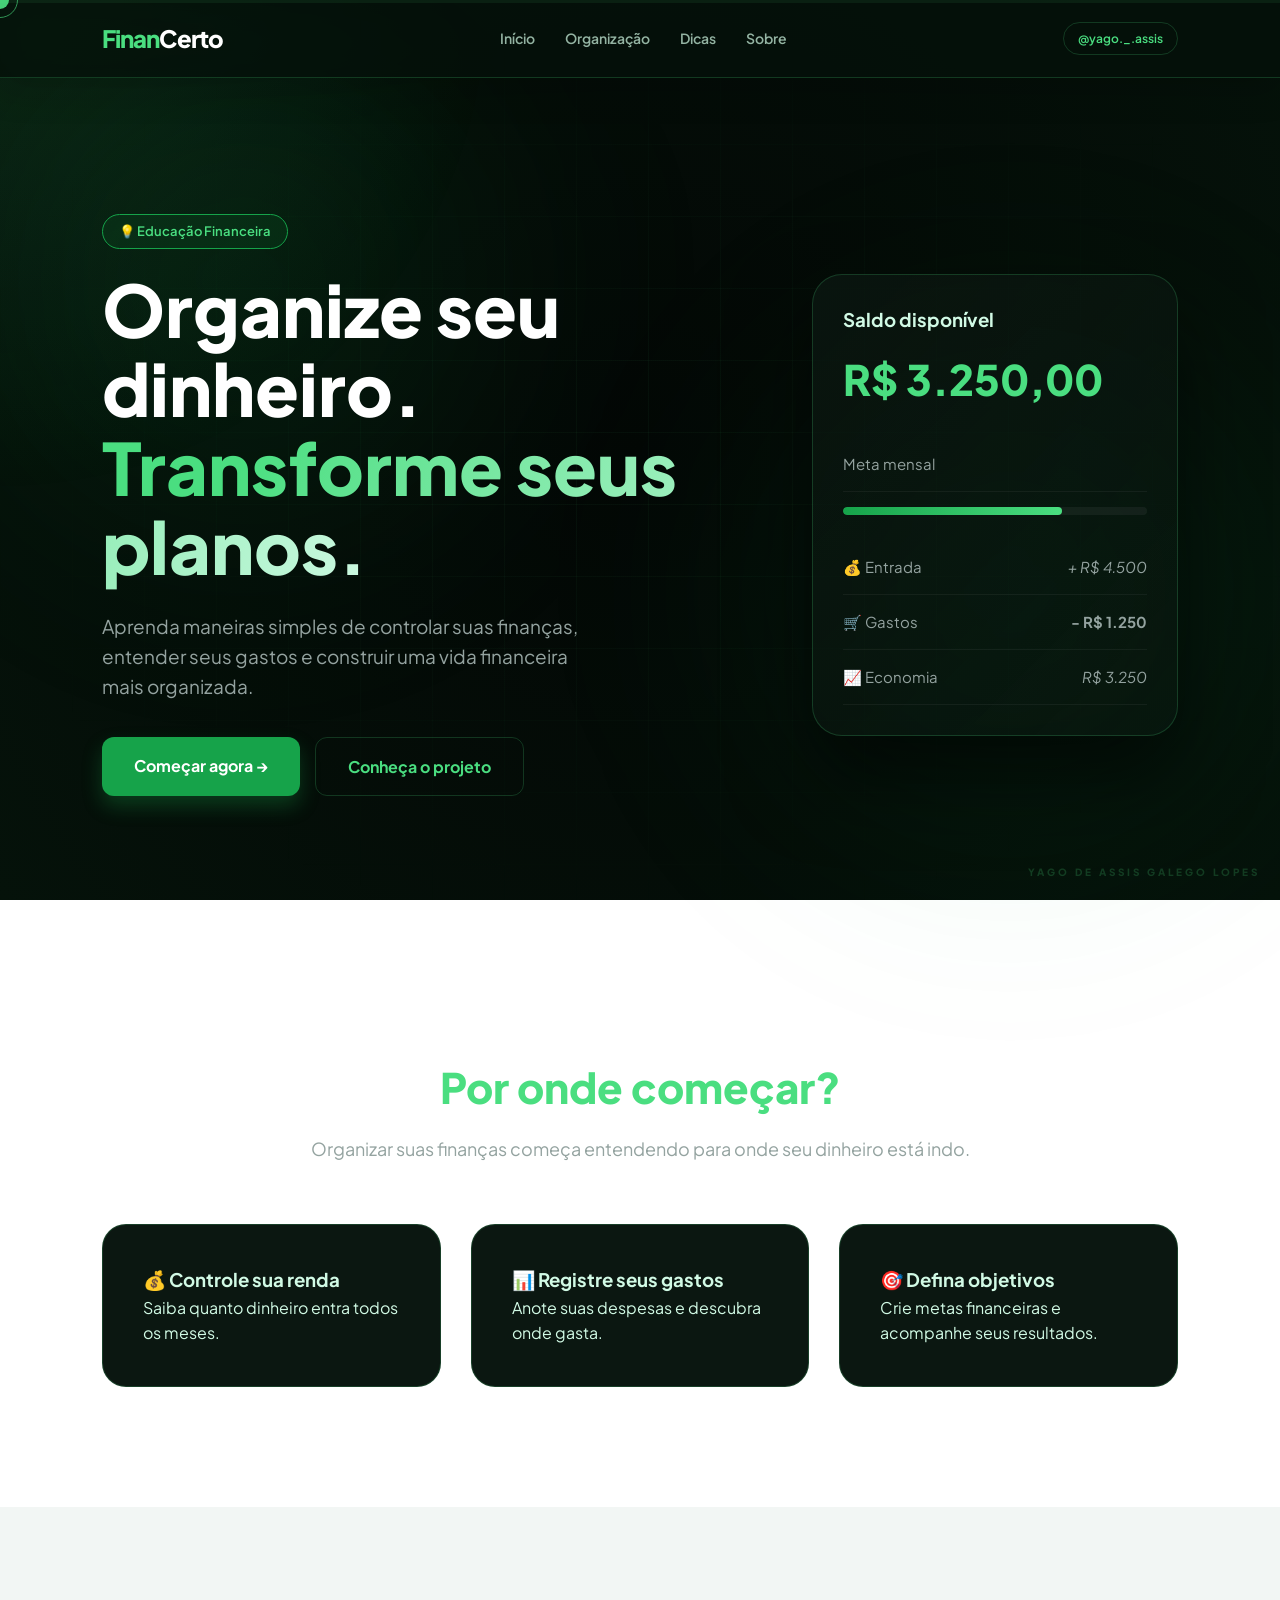
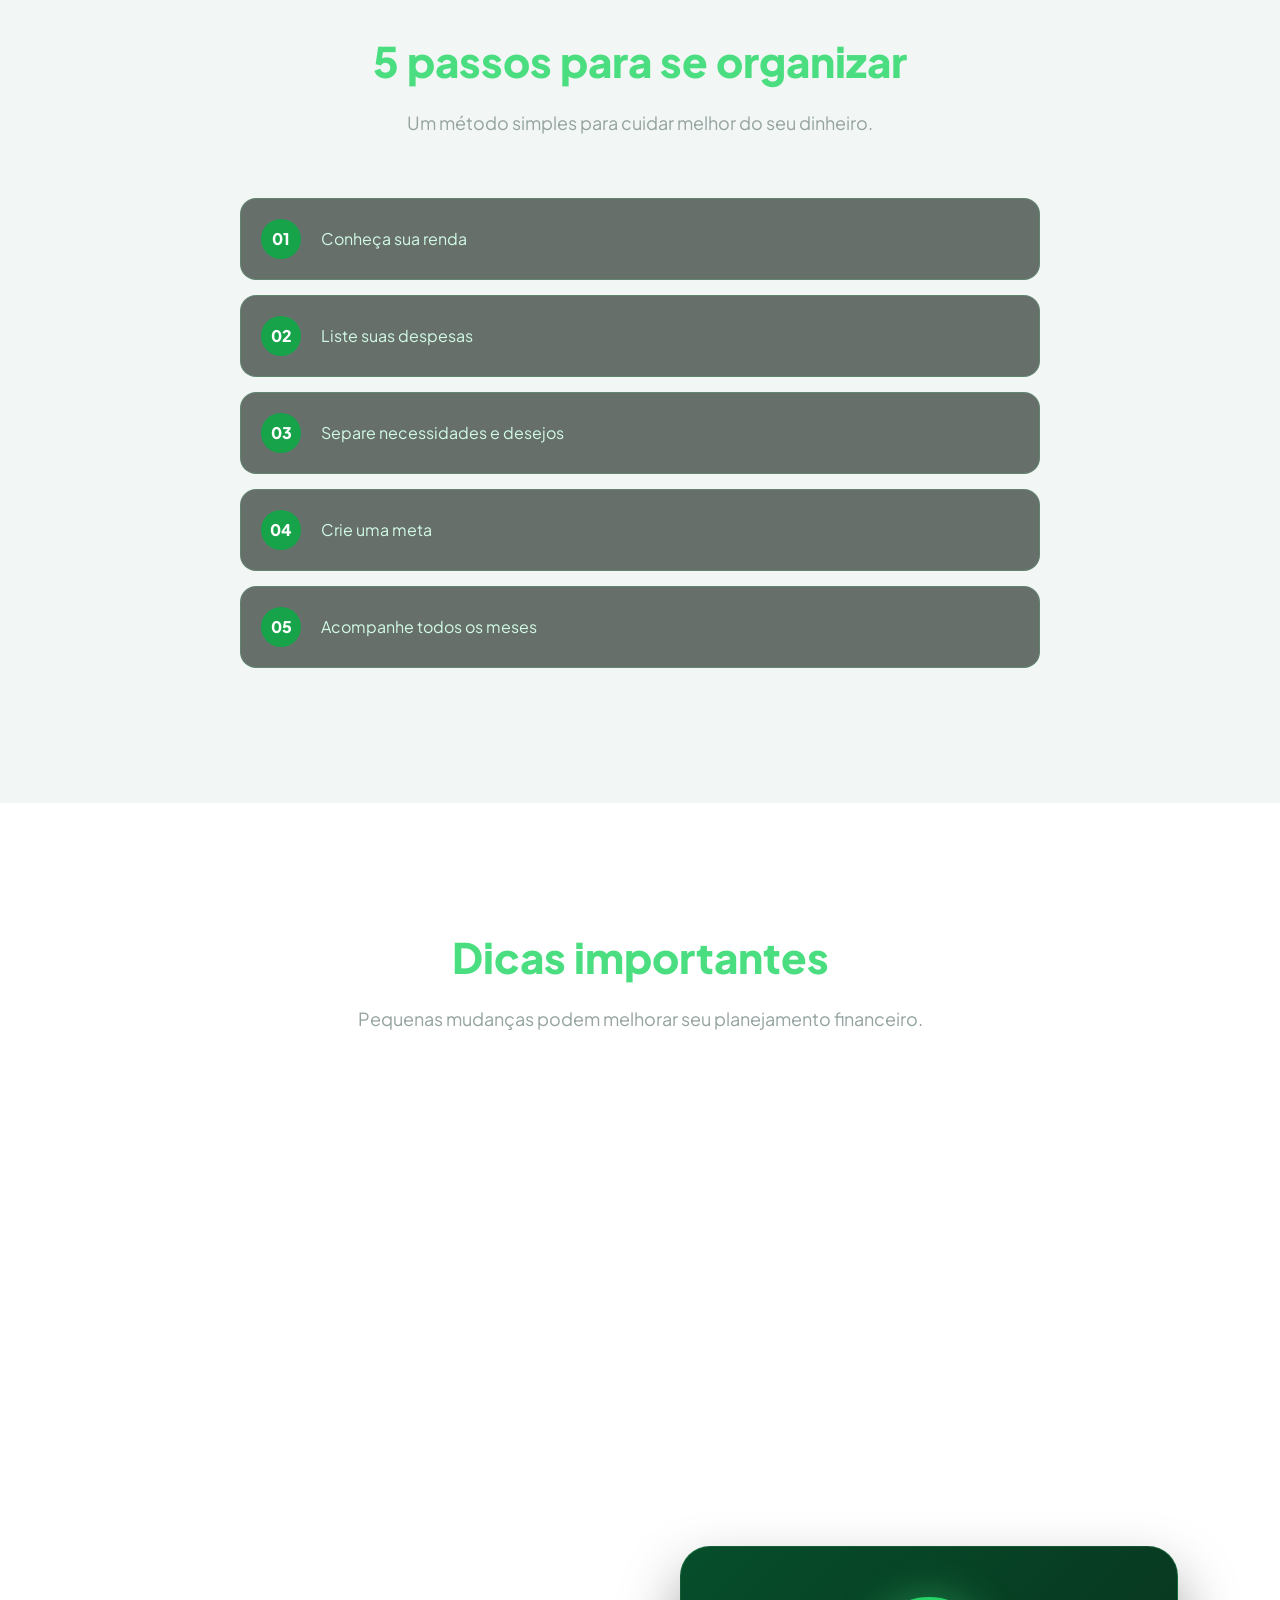
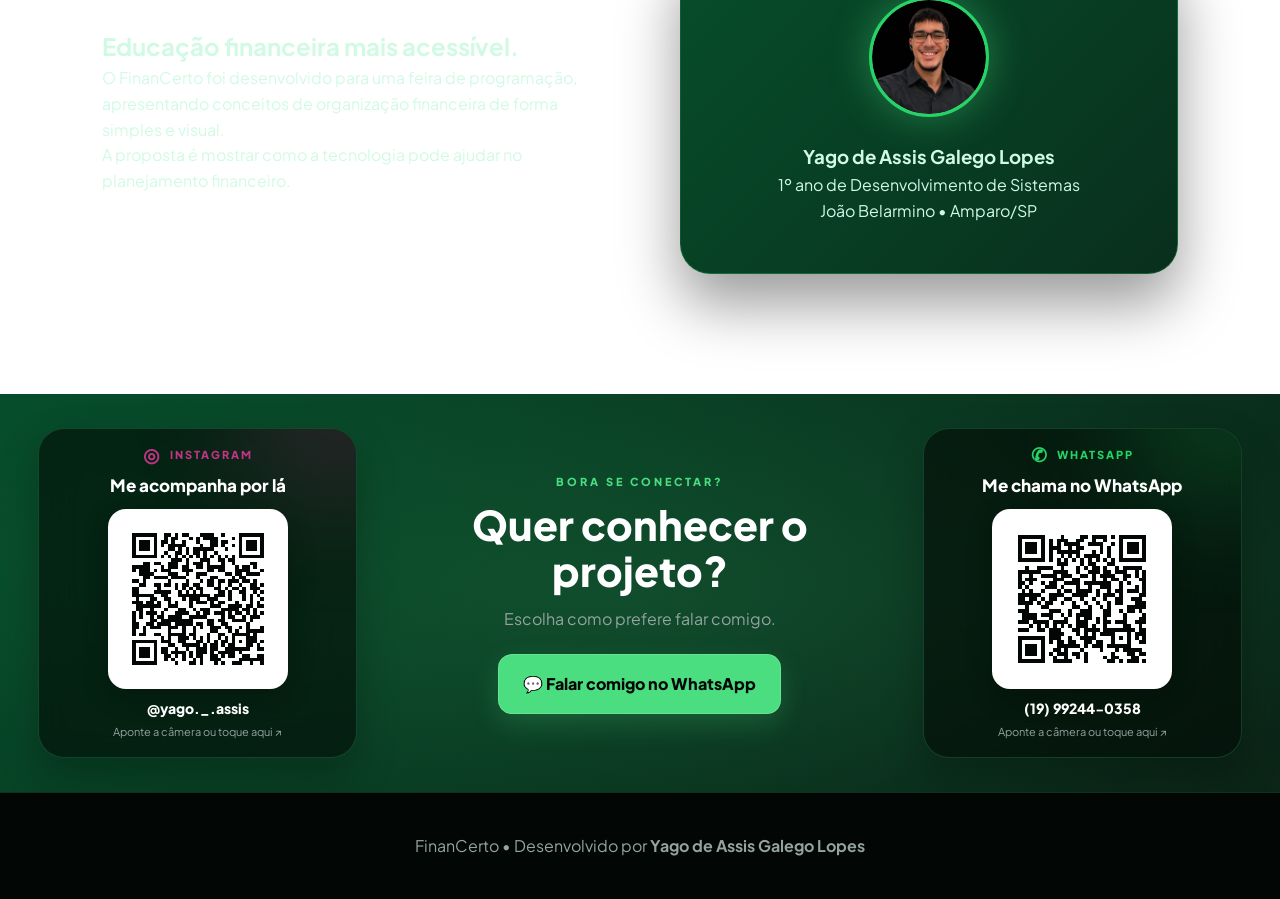
==== financerto.html @ c5a42fb6 "Meu primeiro commit" ====
<!DOCTYPE html>
<html lang="pt-br">
<head>
    <meta charset="UTF-8">
    <meta name="viewport" content="width=device-width, initial-scale=1.0">
    <title>FinanCerto | Yago</title>
    <link href="https://fonts.googleapis.com/css2?family=Plus+Jakarta+Sans:wght@400;600;800&display=swap" rel="stylesheet">
    <link rel="stylesheet" href="financerto.css">
</head>
<body>

<div id="cursor" aria-hidden="true"></div>
<div class="scroll-progress" aria-hidden="true"><span id="scroll-progress-bar"></span></div>
<div class="bg-glow glow-1"></div>
<div class="bg-glow glow-2"></div>

<header>
    <div class="logo">Finan<span>Certo</span></div>
    <nav>
        <a href="#inicio">Início</a>
        <a href="#organizacao">Organização</a>
        <a href="#dicas">Dicas</a>
        <a href="#sobre">Sobre</a>
    </nav>
        <div class="tema">@yago._.assis</div>
</header>

<main>
    <section class="hero" id="inicio">
        <div class="texto">
            <small>💡 Educação Financeira</small>
            <h1>Organize seu dinheiro. <span>Transforme seus planos.</span></h1>
            <p>Aprenda maneiras simples de controlar suas finanças, entender seus gastos e construir uma vida financeira mais organizada.</p>
            <div class="btn-group">
                <a href="#organizacao" class="botao">Começar agora →</a>
                <a href="#sobre" class="botao secundario">Conheça o projeto</a>
            </div>
        </div>

        <div class="painel">
            <h3>Saldo disponível</h3>
            <strong>R$ 3.250,00</strong>
            <p>Meta mensal</p>
            <div class="barra"><i></i></div>
            <p>💰 Entrada <em>+ R$ 4.500</em></p>
            <p>🛒 Gastos <b>- R$ 1.250</b></p>
            <p>📈 Economia <em>R$ 3.250</em></p>
        </div>
    </section>

    <section id="organizacao">
        <div class="titulo">
            <h2>Por onde começar?</h2>
            <p>Organizar suas finanças começa entendendo para onde seu dinheiro está indo.</p>
        </div>
        <div class="cards">
            <article>
                <h3>💰 Controle sua renda</h3>
                <p>Saiba quanto dinheiro entra todos os meses.</p>
            </article>
            <article>
                <h3>📊 Registre seus gastos</h3>
                <p>Anote suas despesas e descubra onde gasta.</p>
            </article>
            <article>
                <h3>🎯 Defina objetivos</h3>
                <p>Crie metas financeiras e acompanhe seus resultados.</p>
            </article>
        </div>
    </section>

    <section class="passos">
        <div class="titulo">
            <h2>5 passos para se organizar</h2>
            <p>Um método simples para cuidar melhor do seu dinheiro.</p>
        </div>
        <div class="lista">
            <div><b>01</b> Conheça sua renda</div>
            <div><b>02</b> Liste suas despesas</div>
            <div><b>03</b> Separe necessidades e desejos</div>
            <div><b>04</b> Crie uma meta</div>
            <div><b>05</b> Acompanhe todos os meses</div>
        </div>
    </section>

    <section id="dicas">
        <div class="titulo">
            <h2>Dicas importantes</h2>
            <p>Pequenas mudanças podem melhorar seu planejamento financeiro.</p>
        </div>
        <div class="dica">
            <h3>📌 Tenha clareza sobre seu dinheiro</h3>
            <ul>
                <li>Evite gastar sem saber quanto está disponível.</li>
                <li>Estabeleça limites para seus gastos.</li>
                <li>Reserve dinheiro para objetivos futuros.</li>
                <li>Revise seu planejamento regularmente.</li>
            </ul>
        </div>
    </section>

    <section id="sobre">
        <div class="sobre">
            <div>
                <h2>Educação financeira mais acessível.</h2>
                <p>O FinanCerto foi desenvolvido para uma feira de programação, apresentando conceitos de organização financeira de forma simples e visual.</p>
                <p>A proposta é mostrar como a tecnologia pode ajudar no planejamento financeiro.</p>
            </div>
            <div class="perfil">
                <div class="avatar"><img src="[data-uri]" alt="Foto de Yago"></div>
                <h3>Yago de Assis Galego Lopes</h3>
                <p>1º ano de Desenvolvimento de Sistemas</p>
                <p>João Belarmino • Amparo/SP</p>
            </div>
        </div>
    </section>

    <section class="contato" id="contato">
    <div class="contato-layout">
        <a class="qr-card instagram-card" href="https://www.instagram.com/yago._.assis/" target="_blank" rel="noopener noreferrer" aria-label="Abrir Instagram de Yago assis">
            <span class="qr-label"><span class="qr-symbol">◎</span> INSTAGRAM</span>
            <h3>Me acompanha por lá</h3>
            <span class="qr-frame"><img class="qr-code" src="[data-uri]" alt="QR code para abrir o Instagram @yago._.assis"></span>
            <span class="qr-handle">@yago._.assis</span>
            <span class="qr-hint">Aponte a câmera ou toque aqui ↗</span>
        </a>

        <div class="contato-central">
            <span class="contato-kicker">BORA SE CONECTAR?</span>
            <h2>Quer conhecer o projeto?</h2>
            <p>Escolha como prefere falar comigo.</p>
            <a class="contato-btn" href="https://wa.me/5519992440358" target="_blank" rel="noopener noreferrer">💬 Falar comigo no WhatsApp</a>
        </div>

        <a class="qr-card whatsapp-card" href="https://wa.me/5519992440358" target="_blank" rel="noopener noreferrer" aria-label="Abrir conversa no WhatsApp com Yago">
            <span class="qr-label"><span class="qr-symbol">✆</span> WHATSAPP</span>
            <h3>Me chama no WhatsApp</h3>
            <span class="qr-frame"><img class="qr-code" src="[data-uri]" alt="QR code para conversar com Yago pelo WhatsApp"></span>
            <span class="qr-handle">(19) 99244-0358</span>
            <span class="qr-hint">Aponte a câmera ou toque aqui ↗</span>
        </a>
    </div>
</section>
</main>

<footer>
    FinanCerto • Desenvolvido por <strong>Yago de Assis Galego Lopes</strong>
</footer>

<div class="marca">YAGO DE ASSIS GALEGO LOPES</div>

<script>
    const cursor = document.getElementById('cursor');
    const progressBar = document.getElementById('scroll-progress-bar');
    const root = document.documentElement;
    const hasFinePointer = window.matchMedia('(hover: hover) and (pointer: fine)').matches;

    if (hasFinePointer && cursor) {
        let pointerFrame = false;
        let pointerX = window.innerWidth / 2;
        let pointerY = window.innerHeight / 2;
        let activeCard = null;

        const updatePointerVisuals = () => {
            cursor.style.left = `${pointerX}px`;
            cursor.style.top = `${pointerY}px`;
            cursor.classList.add('is-visible');

            root.style.setProperty('--pointer-x', `${pointerX}px`);
            root.style.setProperty('--pointer-y', `${pointerY}px`);
            root.style.setProperty('--glow-shift-x', `${((pointerX / window.innerWidth) - 0.5) * 28}px`);
            root.style.setProperty('--glow-shift-y', `${((pointerY / window.innerHeight) - 0.5) * 28}px`);
            root.style.setProperty('--spot-shift-x', `${pointerX - window.innerWidth / 2}px`);
            root.style.setProperty('--spot-shift-y', `${pointerY - window.innerHeight / 2}px`);

            if (activeCard) {
                const rect = activeCard.getBoundingClientRect();
                const x = ((pointerX - rect.left) / rect.width) * 100;
                const y = ((pointerY - rect.top) / rect.height) * 100;
                activeCard.style.setProperty('--x', `${x}%`);
                activeCard.style.setProperty('--y', `${y}%`);
                activeCard.style.setProperty('--tilt-x', `${((50 - y) / 50 * 3).toFixed(2)}deg`);
                activeCard.style.setProperty('--tilt-y', `${((x - 50) / 50 * 3).toFixed(2)}deg`);
            }
            pointerFrame = false;
        };

        document.addEventListener('pointermove', (event) => {
            pointerX = event.clientX;
            pointerY = event.clientY;
            const target = event.target;
            const nextCard = target instanceof Element ? target.closest('article') : null;
            if (activeCard && activeCard !== nextCard) {
                activeCard.style.setProperty('--tilt-x', '0deg');
                activeCard.style.setProperty('--tilt-y', '0deg');
            }
            activeCard = nextCard;
            if (!pointerFrame) {
                pointerFrame = true;
                requestAnimationFrame(updatePointerVisuals);
            }
        }, { passive: true });

        document.querySelectorAll('a, button, .botao, .qr-card, .tema').forEach((element) => {
            element.addEventListener('pointerenter', () => cursor.classList.add('is-hovering'));
            element.addEventListener('pointerleave', () => cursor.classList.remove('is-hovering'));
        });
        document.querySelectorAll('article').forEach((card) => {
            card.addEventListener('pointerleave', () => {
                card.style.setProperty('--tilt-x', '0deg');
                card.style.setProperty('--tilt-y', '0deg');
                if (activeCard === card) activeCard = null;
            });
        });
        document.addEventListener('pointerdown', () => cursor.classList.add('is-clicking'), { passive: true });
        document.addEventListener('pointerup', () => cursor.classList.remove('is-clicking'), { passive: true });
    }

    if (progressBar) {
        let scrollFrame = false;
        const updateProgress = () => {
            if (scrollFrame) return;
            scrollFrame = true;
            requestAnimationFrame(() => {
                const maxScroll = document.documentElement.scrollHeight - window.innerHeight;
                const progress = maxScroll > 0 ? Math.min(1, Math.max(0, window.scrollY / maxScroll)) : 0;
                progressBar.style.transform = `scaleX(${progress})`;
                scrollFrame = false;
            });
        };
        window.addEventListener('scroll', updateProgress, { passive: true });
        window.addEventListener('resize', updateProgress, { passive: true });
        updateProgress();
    }

    document.addEventListener('pointerdown', (event) => {
        const target = event.target;
        if (!(target instanceof Element) || !target.closest('a, button, .botao, .qr-card')) return;
        const ripple = document.createElement('span');
        ripple.className = 'click-ripple';
        ripple.style.left = `${event.clientX}px`;
        ripple.style.top = `${event.clientY}px`;
        document.body.appendChild(ripple);
        ripple.addEventListener('animationend', () => ripple.remove(), { once: true });
    }, { passive: true });

    const revealTargets = document.querySelectorAll('section, article, .dica, .perfil, .lista div');
    if ('IntersectionObserver' in window) {
        const observer = new IntersectionObserver((entries, activeObserver) => {
            entries.forEach((entry) => {
                if (entry.isIntersecting) {
                    entry.target.classList.add('active');
                    activeObserver.unobserve(entry.target);
                }
            });
        }, { threshold: 0.12, rootMargin: '0px 0px -4% 0px' });
        revealTargets.forEach((element) => {
            element.classList.add('reveal');
            observer.observe(element);
        });
    } else {
        revealTargets.forEach((element) => element.classList.add('active'));
    }
</script>

</body>
</html>
---- financerto.css ----
:root {
    --primary: #4ade80;
    --primary-dark: #16a34a;
    --bg-dark: #030705;
    --surface: #0b1711;
    --text-main: #d1fae5;
    --text-muted: #94a3a0;
    --accent-red: #f87171;
    --glass: rgba(11, 23, 17, 0.6);
    --glass-border: rgba(74, 222, 128, 0.2);
}

* {
    margin: 0;
    padding: 0;
    box-sizing: border-box;
    scroll-behavior: smooth;
}

body {
    position: relative;
    isolation: isolate;
    font-family: 'Plus Jakarta Sans', sans-serif;
    background: radial-gradient(circle at center, var(--bg-dark) 0%, #05120a 100%);
    background-attachment: fixed;
    color: var(--text-main);
    line-height: 1.6;
    overflow-x: hidden;
}

body::before,
body::after {
    content: "";
    position: fixed;
    inset: 0;
    z-index: -1;
    pointer-events: none;
}
body::before {
    background-image: linear-gradient(rgba(74, 222, 128, 0.045) 1px, transparent 1px),
                      linear-gradient(90deg, rgba(74, 222, 128, 0.045) 1px, transparent 1px);
    background-size: 72px 72px;
    mask-image: radial-gradient(ellipse at center, #000 12%, transparent 78%);
    animation: gridDrift 36s linear infinite;
}
body::after {
    inset: auto;
    width: 1040px;
    height: 1040px;
    left: calc(50vw - 520px);
    top: calc(50vh - 520px);
    background: radial-gradient(circle, rgba(74, 222, 128, 0.105), transparent 70%);
    transform: translate3d(var(--spot-shift-x, 0px), var(--spot-shift-y, 0px), 0);
    will-change: transform;
    opacity: 0.9;
}

/* Cursor fluido com aro de foco */
#cursor {
    width: 18px;
    height: 18px;
    position: fixed;
    left: 0;
    top: 0;
    z-index: 10000;
    border-radius: 50%;
    background: var(--primary);
    opacity: 0;
    pointer-events: none;
    transform: translate(-50%, -50%) scale(1);
    mix-blend-mode: difference;
    transition: opacity 0.2s ease, transform 0.22s cubic-bezier(0.2, 0.8, 0.2, 1), background 0.25s ease;
}
#cursor::before {
    content: "";
    position: absolute;
    inset: -9px;
    border: 1px solid rgba(74, 222, 128, 0.7);
    border-radius: 50%;
    transition: inset 0.25s ease, border-color 0.25s ease;
}
#cursor.is-visible { opacity: 1; }
#cursor.is-hovering {
    background: #fff;
    transform: translate(-50%, -50%) scale(1.8);
}
#cursor.is-hovering::before {
    inset: -13px;
    border-color: rgba(255, 255, 255, 0.8);
}
#cursor.is-clicking { transform: translate(-50%, -50%) scale(0.72); }

.scroll-progress {
    position: fixed;
    inset: 0 0 auto;
    z-index: 10001;
    height: 3px;
    pointer-events: none;
    background: rgba(74, 222, 128, 0.08);
}
#scroll-progress-bar {
    display: block;
    width: 100%;
    height: 100%;
    transform: scaleX(0);
    transform-origin: left center;
    background: linear-gradient(90deg, #16a34a, #4ade80, #bbf7d0);
    box-shadow: 0 0 14px rgba(74, 222, 128, 0.72);
}

/* Background Animado - Orbes */
.bg-glow {
    position: fixed;
    width: 60vw;
    height: 60vw;
    background: radial-gradient(circle, rgba(22, 163, 74, 0.12) 0%, transparent 70%);
    border-radius: 50%;
    z-index: -2;
    filter: blur(80px);
    animation: moveGlow 25s infinite alternate ease-in-out;
    translate: var(--glow-shift-x, 0px) var(--glow-shift-y, 0px);
    transition: translate 0.8s cubic-bezier(0.2, 0.7, 0.2, 1);
    will-change: transform, translate;
}
.glow-1 { top: -10%; left: -10%; }
.glow-2 { bottom: -10%; right: -10%; animation-delay: -12s; }

@keyframes moveGlow {
    0% { transform: translate(0, 0) scale(1) rotate(0deg); }
    33% { transform: translate(20%, 10%) scale(1.3) rotate(120deg); }
    66% { transform: translate(-10%, 20%) scale(0.9) rotate(240deg); }
    100% { transform: translate(0, 0) scale(1) rotate(360deg); }
}
@keyframes gridDrift {
    from { background-position: 0 0, 0 0; }
    to { background-position: 72px 72px, 72px 72px; }
}

header {
    position: sticky;
    top: 0;
    z-index: 100;
    display: flex;
    align-items: center;
    justify-content: space-between;
    padding: 1.2rem 8%;
    background: var(--glass);
    backdrop-filter: blur(20px);
    border-bottom: 1px solid var(--glass-border);
}

.logo {
    font-size: 24px;
    font-weight: 800;
    color: var(--primary);
    letter-spacing: -1px;
}
.logo span { color: #fff; }

nav { display: flex; gap: 30px; }
nav a {
    color: var(--text-main);
    text-decoration: none;
    font-weight: 600;
    font-size: 14px;
    transition: 0.3s;
    opacity: 0.7;
}
nav a:hover { color: var(--primary); opacity: 1; }

.tema {
    padding: 6px 14px;
    border: 1px solid var(--glass-border);
    border-radius: 20px;
    color: var(--primary);
    font-size: 12px;
    font-weight: 600;
    transition: 0.3s;
}

.hero {
    min-height: 95vh;
    padding: 0 8%;
    display: flex;
    align-items: center;
    justify-content: space-between;
    gap: 60px;
}

.texto { max-width: 650px; }
.texto small {
    display: inline-block;
    padding: 6px 16px;
    margin-bottom: 20px;
    border-radius: 50px;
    background: rgba(22, 163, 74, 0.1);
    color: var(--primary);
    font-weight: 600;
    font-size: 13px;
    border: 1px solid var(--primary-dark);
    animation: fadeInUp 0.6s ease forwards;
}

h1 {
    font-size: clamp(40px, 6vw, 72px);
    line-height: 1.1;
    font-weight: 800;
    margin-bottom: 25px;
    color: #fff;
}
h1 span { color: var(--primary); }

.texto p {
    font-size: 19px;
    color: var(--text-muted);
    margin-bottom: 35px;
    max-width: 500px;
}

.btn-group { display: flex; gap: 15px; flex-wrap: wrap; }
.botao {
    padding: 16px 32px;
    border-radius: 12px;
    background: var(--primary-dark);
    color: white;
    text-decoration: none;
    font-weight: 700;
    transition: 0.4s cubic-bezier(0.175, 0.885, 0.32, 1.275);
    box-shadow: 0 10px 20px rgba(22, 163, 74, 0.3);
    position: relative;
    overflow: hidden;
}
.botao:hover { transform: scale(1.05) translateY(-5px); box-shadow: 0 15px 30px rgba(22, 163, 74, 0.5); }
.secundario {
    background: transparent;
    color: var(--primary);
    border: 1px solid var(--glass-border);
    box-shadow: none;
}

.painel {
    width: 390px;
    padding: 30px;
    background: linear-gradient(135deg, rgba(11, 23, 17, 0.8), rgba(11, 23, 17, 0.4));
    backdrop-filter: blur(30px);
    border: 1px solid var(--glass-border);
    border-radius: 30px;
    box-shadow: 0 40px 80px rgba(0,0,0,0.6);
    animation: float 6s ease-in-out infinite;
}

.painel strong {
    display: block;
    font-size: 42px;
    color: var(--primary);
    margin: 10px 0 25px;
    font-weight: 800;
}

.painel p {
    display: flex;
    justify-content: space-between;
    padding: 15px 0;
    color: var(--text-muted);
    border-bottom: 1px solid rgba(255,255,255,0.05);
    font-size: 15px;
}

.barra {
    height: 8px;
    margin: 15px 0 25px;
    background: rgba(255,255,255,0.05);
    border-radius: 10px;
    overflow: hidden;
}

.barra i {
    display: block;
    width: 72%;
    height: 100%;
    background: linear-gradient(90deg, var(--primary-dark), var(--primary));
    border-radius: 10px;
    animation: loadBar 2s ease-out;
}

section { padding: 120px 8%; }
.titulo { max-width: 700px; margin: 0 auto 60px; text-align: center; }
.titulo h2 { font-size: 42px; color: var(--primary); margin-bottom: 15px; font-weight: 800; }
.titulo p { color: var(--text-muted); font-size: 18px; }

.cards {
    display: grid;
    grid-template-columns: repeat(auto-fit, minmax(280px, 1fr));
    gap: 30px;
}

article {
    padding: 40px;
    background: var(--surface);
    border: 1px solid var(--glass-border);
    border-radius: 24px;
    transition: 0.4s;
    position: relative;
    overflow: hidden;
}

article::before {
    content: "";
    position: absolute;
    top: 0; left: 0; width: 100%; height: 100%;
    background: radial-gradient(circle at var(--x, 50%) var(--y, 50%), rgba(74, 222, 128, 0.15) 0%, transparent 50%);
    pointer-events: none;
    transition: opacity 0.3s;
    opacity: 0;
}

article:hover::before { opacity: 1; }
article:hover {
    transform: translateY(-10px);
    border-color: var(--primary);
    box-shadow: 0 20px 40px rgba(0,0,0,0.4);
}

.passos { background: rgba(6, 78, 43, 0.05); }
.lista { max-width: 800px; margin: auto; }
.lista div {
    padding: 20px;
    margin: 15px 0;
    background: var(--glass);
    border: 1px solid var(--glass-border);
    border-radius: 16px;
    transition: 0.3s;
    display: flex;
    align-items: center;
}
.lista div:hover {
    transform: translateX(15px);
    background: rgba(22, 163, 74, 0.1);
    border-color: var(--primary);
}
.lista b {
    width: 40px; height: 40px;
    display: flex; align-items: center; justify-content: center;
    margin-right: 20px; border-radius: 50%;
    background: var(--primary-dark); color: white; font-weight: 800;
}

.dica {
    max-width: 900px;
    margin: auto;
    padding: 40px;
    background: var(--glass);
    border-left: 8px solid var(--primary);
    border-radius: 24px;
    backdrop-filter: blur(10px);
}

.sobre {
    display: grid;
    grid-template-columns: 1fr 1fr;
    gap: 80px;
    align-items: center;
}

.perfil {
    padding: 50px;
    text-align: center;
    background: linear-gradient(135deg, #064e2b, #092f1c);
    border: 1px solid var(--glass-border);
    border-radius: 30px;
    box-shadow: 0 30px 60px rgba(0,0,0,0.4);
}

.avatar {
    width: 120px; height: 120px;
    display: flex; align-items: center; justify-content: center;
    margin: 0 auto 25px; border-radius: 50%;
    background: var(--primary); color: var(--bg-dark);
    font-size: 42px; font-weight: 800;
    border: 3px solid #25D366;
    overflow: hidden;
    box-shadow: 0 0 40px rgba(74, 222, 128, 0.4);
    animation: pulse 3s infinite ease-in-out;
}

.avatar img {
    width: 100%;
    height: 100%;
    display: block;
    border-radius: 50%;
    object-fit: cover;
    object-position: center 35%;
}

.contato {
    position: relative;
    isolation: isolate;
    overflow: hidden;
    padding: 34px 3%;
    background: linear-gradient(135deg, #064e2b, #0b2417);
}
.contato::before {
    content: "";
    position: absolute;
    z-index: -1;
    inset: -25%;
    background: radial-gradient(ellipse at center, rgba(74, 222, 128, 0.12), transparent 58%);
    animation: contatoAura 9s ease-in-out infinite alternate;
    pointer-events: none;
}
.contato-layout {
    width: min(1440px, 100%);
    margin: 0 auto;
    display: grid;
    grid-template-columns: minmax(0, 1fr) minmax(360px, 1.6fr) minmax(0, 1fr);
    align-items: center;
    gap: clamp(18px, 2.2vw, 32px);
}
.qr-card {
    --qr-accent: #c13584;
    position: relative;
    isolation: isolate;
    overflow: hidden;
    display: flex;
    flex-direction: column;
    align-items: center;
    justify-self: center;
    width: min(100%, 330px);
    min-height: 330px;
    aspect-ratio: 1 / 1;
    padding: 16px 16px 14px;
    border: 1px solid rgba(74, 222, 128, 0.2);
    border-radius: 26px;
    background: rgba(3, 7, 5, 0.58);
    color: var(--text-main);
    text-align: center;
    text-decoration: none;
    backdrop-filter: blur(18px);
    box-shadow: 0 18px 42px rgba(0, 0, 0, 0.24);
    transition: transform 0.35s ease, border-color 0.35s ease, box-shadow 0.35s ease;
}
.qr-card::before {
    content: "";
    position: absolute;
    z-index: -1;
    width: 190px;
    height: 190px;
    top: -115px;
    right: -78px;
    border-radius: 50%;
    background: var(--qr-accent);
    filter: blur(62px);
    opacity: 0.22;
    transition: opacity 0.35s ease;
}
.qr-card:hover, .qr-card:focus-visible {
    transform: translateY(-9px) scale(1.02);
    border-color: var(--qr-accent);
    box-shadow: 0 24px 56px rgba(0, 0, 0, 0.38), 0 0 28px rgba(74, 222, 128, 0.12);
    outline: none;
}
.qr-card:hover::before, .qr-card:focus-visible::before { opacity: 0.42; }
.whatsapp-card { --qr-accent: #25d366; }
.qr-label {
    display: flex;
    align-items: center;
    gap: 8px;
    margin-bottom: 8px;
    color: var(--qr-accent);
    font-size: 11px;
    font-weight: 800;
    letter-spacing: 2px;
}
.qr-symbol { font-size: 19px; line-height: 1; }
.qr-card h3 {
    margin: 0 0 10px;
    color: #fff;
    font-size: 17px;
    font-weight: 800;
}
.qr-frame {
    display: grid;
    place-items: center;
    padding: 10px;
    border-radius: 18px;
    background: #fff;
    box-shadow: 0 8px 24px rgba(0, 0, 0, 0.25);
}
.qr-code {
    display: block;
    width: 160px;
    height: 160px;
    image-rendering: pixelated;
}
.qr-handle {
    margin-top: 8px;
    color: #fff;
    font-size: 14px;
    font-weight: 800;
}
.qr-hint {
    margin-top: 3px;
    color: var(--text-muted);
    font-size: 11px;
}
.contato-central {
    display: flex;
    flex-direction: column;
    align-items: center;
    text-align: center;
}
.contato-kicker {
    margin-bottom: 12px;
    color: var(--primary);
    font-size: 11px;
    font-weight: 800;
    letter-spacing: 3px;
}
.contato-central h2 {
    margin: 0 0 12px;
    color: #fff;
    font-size: clamp(30px, 3.2vw, 44px);
    line-height: 1.12;
    font-weight: 800;
}
.contato-central p {
    margin: 0 0 23px;
    color: var(--text-muted);
    font-size: 16px;
}
.contato-btn {
    display: inline-block;
    padding: 16px 24px;
    border: 1px solid rgba(255, 255, 255, 0.16);
    border-radius: 14px;
    background: var(--primary);
    color: var(--bg-dark);
    text-decoration: none;
    font-weight: 800;
    box-shadow: 0 10px 28px rgba(74, 222, 128, 0.2);
    transition: transform 0.3s ease, box-shadow 0.3s ease;
}
.contato-btn:hover {
    transform: translateY(-4px);
    box-shadow: 0 16px 34px rgba(74, 222, 128, 0.36);
}
.contato.active .qr-card {
    animation: qrRise 0.7s cubic-bezier(0.22, 1, 0.36, 1) both;
}
.contato.active .whatsapp-card { animation-delay: 0.15s; }
@keyframes qrRise {
    from { opacity: 0; translate: 0 18px; }
    to { opacity: 1; translate: 0 0; }
}
@keyframes contatoAura {
    from { transform: translate3d(-3%, 0, 0) scale(0.95); opacity: 0.65; }
    to { transform: translate3d(3%, 0, 0) scale(1.08); opacity: 1; }
}


footer {
    padding: 40px;
    text-align: center;
    background: #020604;
    color: var(--text-muted);
    border-top: 1px solid var(--glass-border);
}

.marca {
    position: fixed;
    right: 20px; bottom: 20px;
    color: var(--primary);
    opacity: 0.2;
    font-size: 10px;
    letter-spacing: 3px;
    font-weight: 800;
    pointer-events: none;
}

@keyframes float {
    0%, 100% { transform: translateY(0); }
    50% { transform: translateY(-20px); }
}
@keyframes fadeInUp {
    from { opacity: 0; transform: translateY(30px); }
    to { opacity: 1; transform: translateY(0); }
}
@keyframes loadBar {
    from { width: 0; }
    to { width: 72%; }
}
@keyframes pulse {
    0% { transform: scale(1); box-shadow: 0 0 0 0 rgba(74, 222, 128, 0.7); }
    70% { transform: scale(1.05); box-shadow: 0 0 0 20px rgba(74, 222, 128, 0); }
    100% { transform: scale(1); box-shadow: 0 0 0 0 rgba(74, 222, 128, 0); }
}

.reveal {
    opacity: 0;
    transform: translateY(40px);
    transition: all 0.8s cubic-bezier(0.22, 1, 0.36, 1);
}
.reveal.active {
    opacity: 1;
    transform: translateY(0);
}

@media (max-width: 900px) {
    nav { display: none; }
    .hero { flex-direction: column; text-align: center; padding-top: 60px; }
    .texto { display: flex; flex-direction: column; align-items: center; }
    .btn-group { justify-content: center; }
    .sobre { grid-template-columns: 1fr; }
    .painel { width: 100%; max-width: 400px; }
    .contato-layout { grid-template-columns: repeat(2, minmax(0, 1fr)); max-width: 760px; }
    .contato-central { grid-column: 1 / -1; order: -1; margin-bottom: 12px; }
    .qr-card { width: min(100%, 330px); }
}

@media (min-width: 901px) and (max-width: 1260px) {
    .contato-layout { grid-template-columns: repeat(2, minmax(0, 1fr)); max-width: 760px; }
    .contato-central { grid-column: 1 / -1; order: -1; margin-bottom: 12px; }
}

@media (max-width: 560px) {
    .contato { padding: 34px 6%; }
    .contato-layout { grid-template-columns: 1fr; max-width: 360px; }
    .contato-central { grid-column: auto; margin-bottom: 10px; }
    .qr-card { min-height: 330px; }
}

@media (prefers-reduced-motion: reduce) {
    .contato::before, .contato.active .qr-card { animation: none !important; }
    .qr-card, .contato-btn { transition: none !important; }
}


/* Camadas interativas e microanimações */
@media (hover: hover) and (pointer: fine) {
    html, html * { cursor: none !important; }
}

header {
    transition: background 0.35s ease, box-shadow 0.35s ease;
}
header:hover {
    background: rgba(5, 17, 10, 0.86);
    box-shadow: 0 12px 35px rgba(0, 0, 0, 0.18);
}
nav a { position: relative; }
nav a::after {
    content: "";
    position: absolute;
    left: 0;
    right: 100%;
    bottom: -7px;
    height: 2px;
    border-radius: 2px;
    background: var(--primary);
    box-shadow: 0 0 10px rgba(74, 222, 128, 0.55);
    transition: right 0.28s ease;
}
nav a:hover::after, nav a:focus-visible::after { right: 0; }

.texto h1 { animation: fadeInUp 0.85s 0.08s both; }
.texto p { animation: fadeInUp 0.85s 0.18s both; }
.texto .btn-group { animation: fadeInUp 0.85s 0.28s both; }
h1 span {
    color: transparent;
    background: linear-gradient(110deg, #4ade80 8%, #d1fae5 48%, #16a34a 88%);
    background-size: 220% auto;
    background-clip: text;
    -webkit-background-clip: text;
    animation: textShine 6s ease-in-out infinite;
}
@keyframes textShine {
    0%, 100% { background-position: 0% center; }
    50% { background-position: 100% center; }
}

.botao { isolation: isolate; }
.botao::before {
    content: "";
    position: absolute;
    z-index: -1;
    inset: -1px;
    background: linear-gradient(110deg, transparent 20%, rgba(255,255,255,0.28) 48%, transparent 76%);
    transform: translateX(-130%);
    transition: transform 0.65s cubic-bezier(0.2, 0.7, 0.2, 1);
    pointer-events: none;
}
.botao:hover::before, .botao:focus-visible::before { transform: translateX(130%); }
.botao:focus-visible, .contato-btn:focus-visible, nav a:focus-visible {
    outline: 2px solid #d1fae5;
    outline-offset: 5px;
}

article {
    transform-style: preserve-3d;
}
article:hover {
    transform: perspective(900px) translateY(-8px) rotateX(var(--tilt-x, 0deg)) rotateY(var(--tilt-y, 0deg));
}
article h3 { transition: color 0.25s ease, transform 0.25s ease; }
article:hover h3 { color: var(--primary); transform: translateZ(12px); }
.lista div { position: relative; overflow: hidden; }
.lista div::after {
    content: "";
    position: absolute;
    inset: 0;
    background: linear-gradient(105deg, transparent 25%, rgba(74, 222, 128, 0.09) 50%, transparent 75%);
    transform: translateX(-110%);
    transition: transform 0.55s ease;
    pointer-events: none;
}
.lista div:hover::after { transform: translateX(110%); }
.lista b { transition: transform 0.45s cubic-bezier(0.2, 0.8, 0.2, 1), box-shadow 0.3s ease; }
.lista div:hover b { transform: rotate(360deg) scale(1.08); box-shadow: 0 0 22px rgba(74, 222, 128, 0.35); }
.dica { transition: transform 0.35s ease, box-shadow 0.35s ease; }
.dica:hover { transform: translateY(-6px); box-shadow: 0 22px 45px rgba(0, 0, 0, 0.24); }
.perfil { transition: transform 0.4s ease, box-shadow 0.4s ease; }
.perfil:hover { transform: translateY(-7px); box-shadow: 0 36px 70px rgba(0,0,0,0.48), 0 0 28px rgba(74,222,128,0.12); }
.qr-card::before { transition: opacity 0.35s ease, transform 0.55s ease; }
.qr-card:hover::before { transform: scale(1.25); }

.click-ripple {
    position: fixed;
    z-index: 9998;
    width: 18px;
    height: 18px;
    border: 1px solid rgba(209, 250, 229, 0.9);
    border-radius: 50%;
    pointer-events: none;
    transform: translate(-50%, -50%);
    animation: clickRipple 0.62s ease-out forwards;
}
@keyframes clickRipple {
    from { opacity: 0.8; width: 18px; height: 18px; }
    to { opacity: 0; width: 78px; height: 78px; }
}

.cards article:nth-child(2) { transition-delay: 0.08s; }
.cards article:nth-child(3) { transition-delay: 0.16s; }
.lista div:nth-child(2) { transition-delay: 0.04s; }
.lista div:nth-child(3) { transition-delay: 0.08s; }
.lista div:nth-child(4) { transition-delay: 0.12s; }
.lista div:nth-child(5) { transition-delay: 0.16s; }
.reveal {
    opacity: 0;
    transform: translateY(30px) scale(0.985);
    filter: blur(4px);
    transition: opacity 0.7s ease, transform 0.7s cubic-bezier(0.22, 1, 0.36, 1), filter 0.7s ease;
}
.reveal.active {
    opacity: 1;
    transform: translateY(0) scale(1);
    filter: blur(0);
}

@media (max-width: 900px) {
    #cursor { display: none; }
    body::before { background-size: 56px 56px; }
    .bg-glow { filter: blur(60px); }
    article:hover { transform: translateY(-6px); }
}

@media (prefers-reduced-motion: reduce) {
    *, *::before, *::after {
        scroll-behavior: auto !important;
        animation-duration: 0.01ms !important;
        animation-iteration-count: 1 !important;
        transition-duration: 0.01ms !important;
    }
    #cursor, .scroll-progress, .click-ripple { display: none !important; }
    body::before, body::after { animation: none !important; }
}
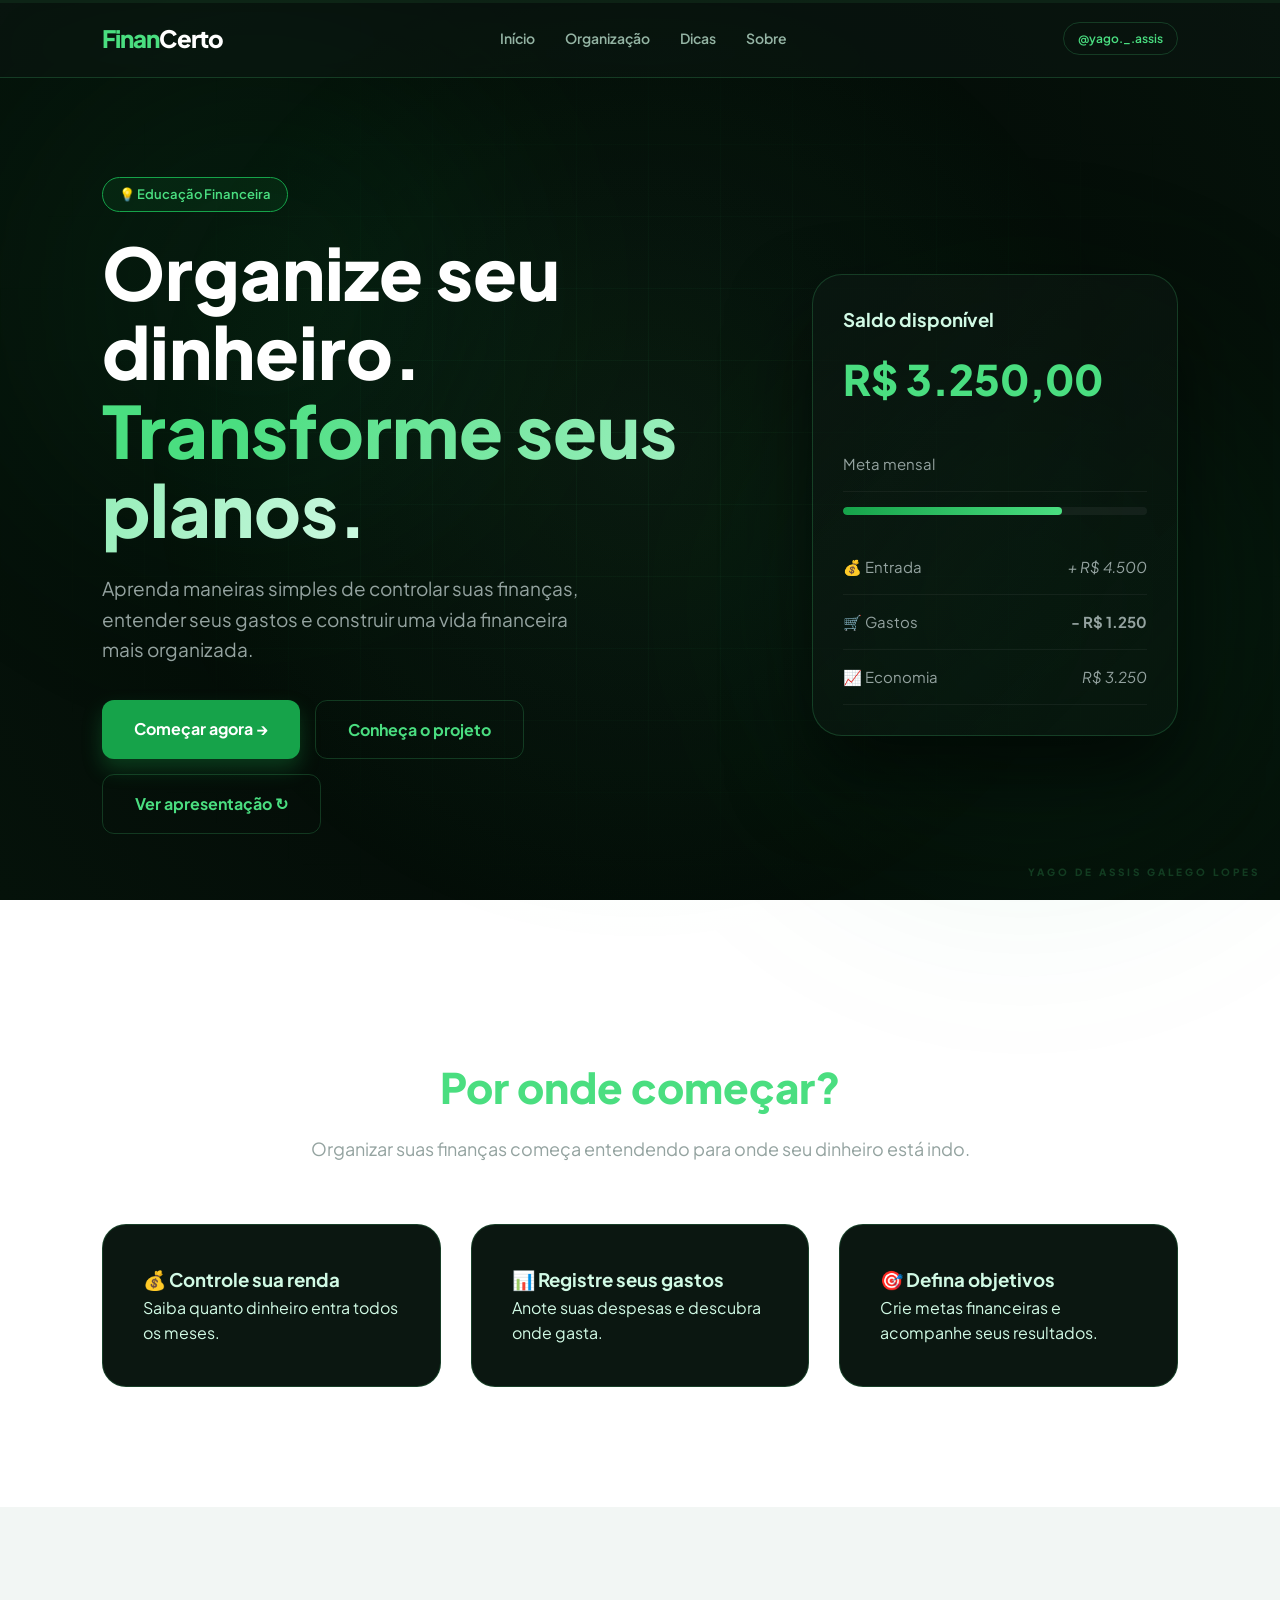
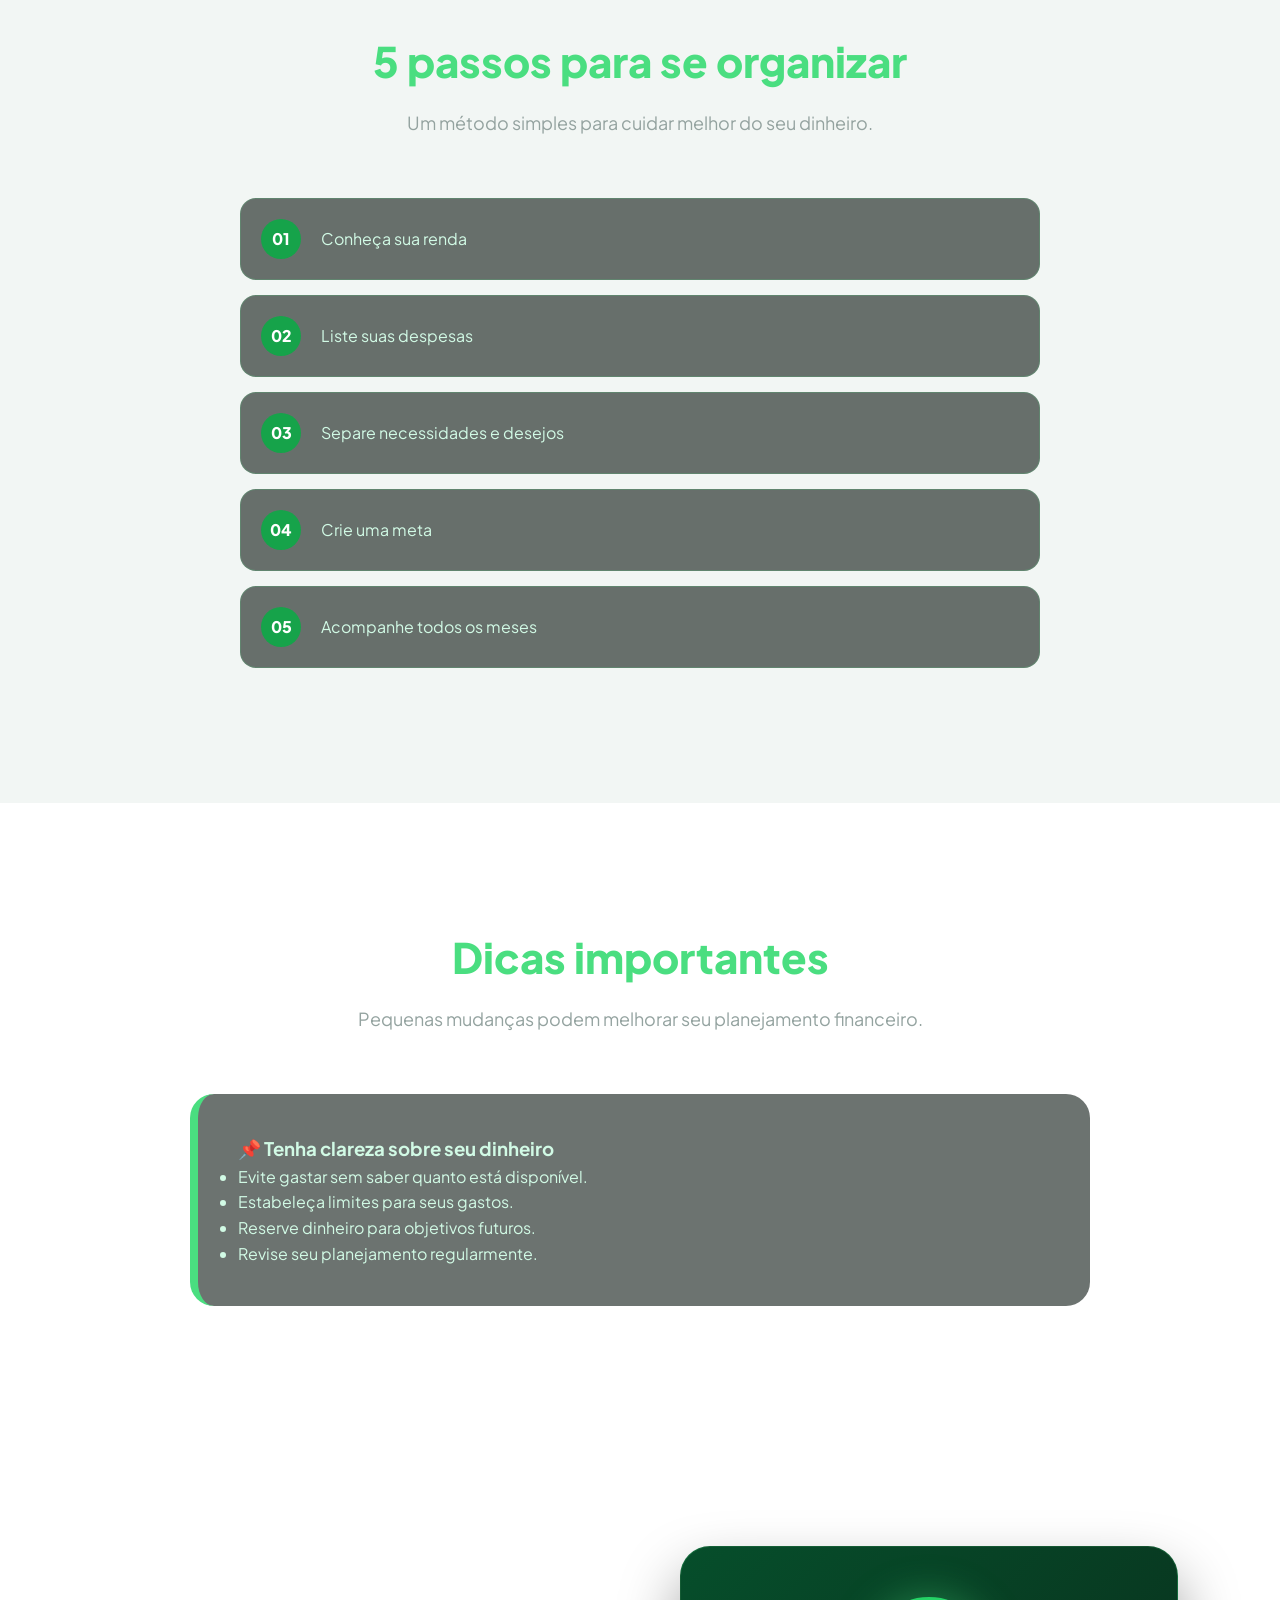
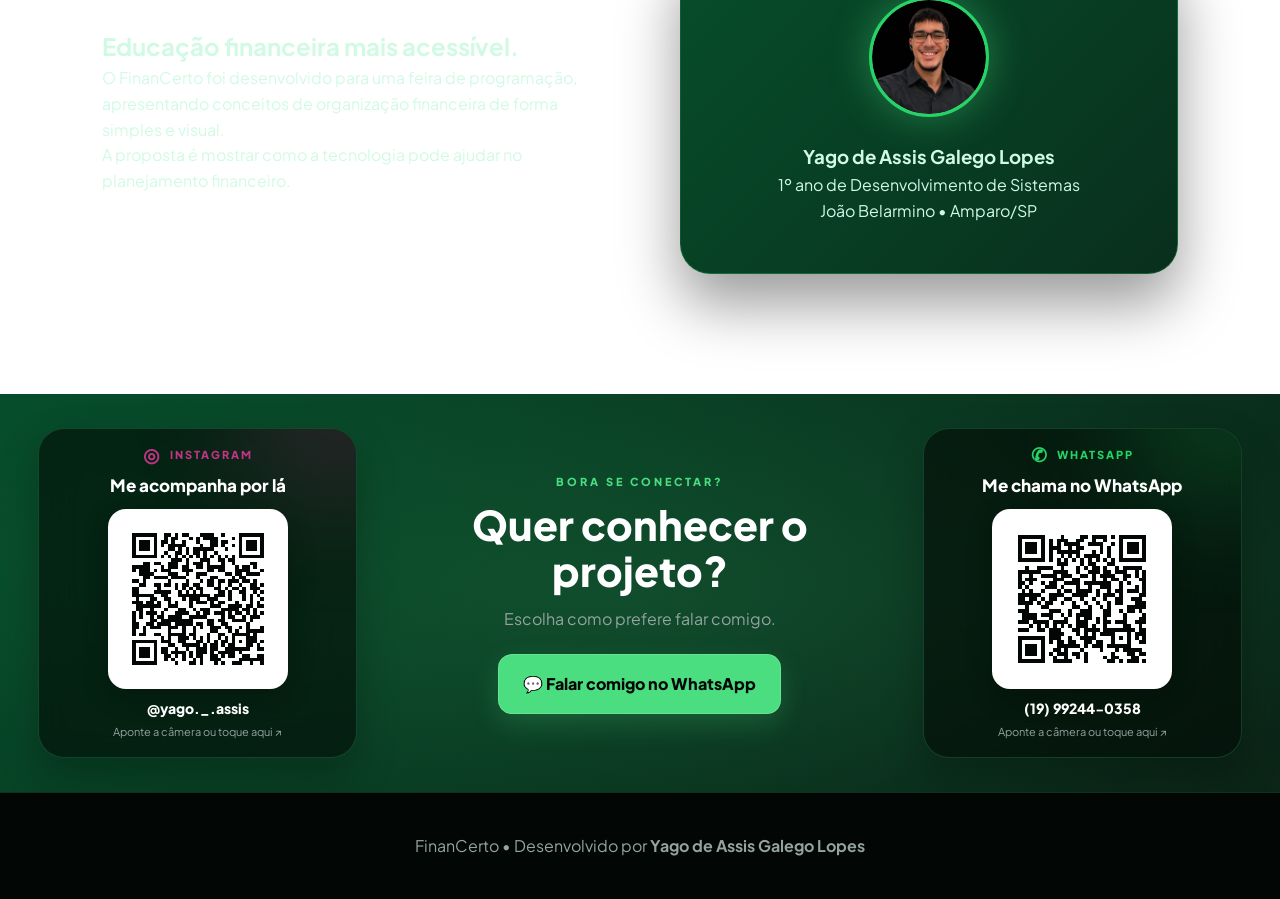
==== commit dfc00d0f: "Corrige apresentação e botão de replay" ====
--- a/financerto.html
+++ b/financerto.html
@@ -34,6 +34,7 @@
             <div class="btn-group">
                 <a href="#organizacao" class="botao">Começar agora →</a>
                 <a href="#sobre" class="botao secundario">Conheça o projeto</a>
+                <a href="#" class="botao secundario" id="ver-apresentacao">Ver apresentação ↻</a>
             </div>
         </div>
 
@@ -261,6 +262,22 @@
     } else {
         revealTargets.forEach((element) => element.classList.add('active'));
     }
+
+    const presentationButton = document.getElementById('ver-apresentacao');
+    if (presentationButton) {
+        presentationButton.addEventListener('click', (event) => {
+            event.preventDefault();
+            try {
+                localStorage.removeItem('fincerto_video_seen');
+            } catch (e) {}
+
+            if (window.parent && window.parent !== window) {
+                window.parent.location.reload();
+            } else {
+                window.location.reload();
+            }
+        });
+    }
 </script>
 
 </body>
